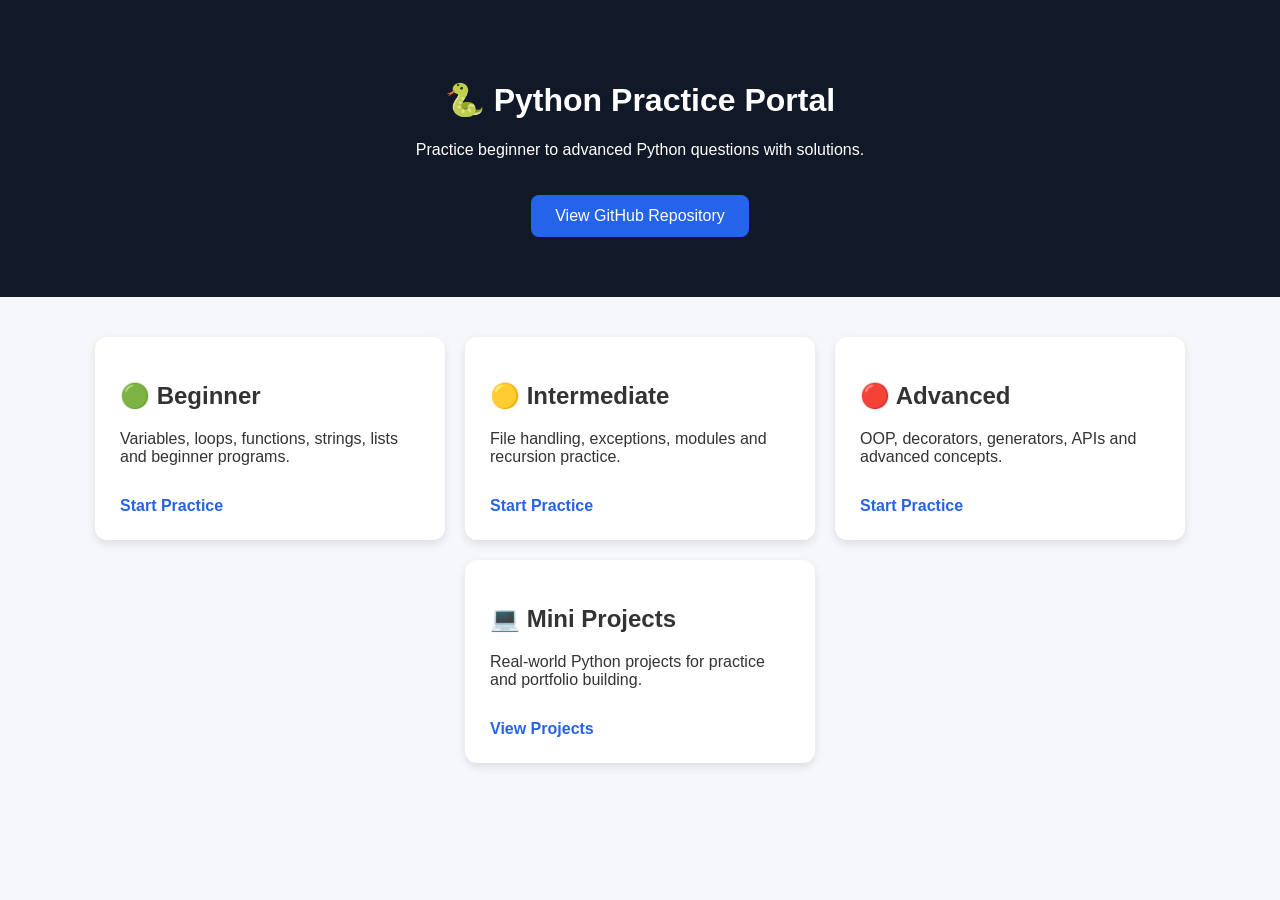
==== Python/index.html @ b47fff0f "Added Python practice portal page" ====
<!DOCTYPE html>
<html lang="en">

<head>

    <meta charset="UTF-8">
    <meta name="viewport" content="width=device-width, initial-scale=1.0">

    <title>Python Practice Questions</title>

    <link rel="stylesheet" href="../style.css">

</head>

<body>

    <header>

        <h1>🐍 Python Practice Portal</h1>

        <p>
            Practice beginner to advanced Python questions with solutions.
        </p>

        <a href="https://github.com/codecraftcomputeracademy/QuestionList">
            View GitHub Repository
        </a>

    </header>

    <section class="cards">

        <div class="card">

            <h2>🟢 Beginner</h2>

            <p>
                Variables, loops, functions, strings, lists and beginner programs.
            </p>

            <a href="./Beginner/python-beginner-questions.md">
                Start Practice
            </a>

        </div>

        <div class="card">

            <h2>🟡 Intermediate</h2>

            <p>
                File handling, exceptions, modules and recursion practice.
            </p>

            <a href="./Intermediate/">
                Start Practice
            </a>

        </div>

        <div class="card">

            <h2>🔴 Advanced</h2>

            <p>
                OOP, decorators, generators, APIs and advanced concepts.
            </p>

            <a href="./Advanced/">
                Start Practice
            </a>

        </div>

        <div class="card">

            <h2>💻 Mini Projects</h2>

            <p>
                Real-world Python projects for practice and portfolio building.
            </p>

            <a href="./Projects/">
                View Projects
            </a>

        </div>

    </section>

</body>

</html>
---- style.css ----
body {

    font-family: Arial, sans-serif;
    margin: 0;
    background: #f5f7fa;
    color: #333;

}

header {

    background: #111827;
    color: white;
    text-align: center;
    padding: 60px 20px;

}

header a {

    display: inline-block;
    margin-top: 20px;
    padding: 12px 24px;
    background: #2563eb;
    color: white;
    text-decoration: none;
    border-radius: 8px;

}

.cards {

    display: flex;
    gap: 20px;
    padding: 40px;
    flex-wrap: wrap;
    justify-content: center;

}

.card {

    background: white;
    padding: 25px;
    width: 300px;
    border-radius: 12px;
    box-shadow: 0 4px 10px rgba(0,0,0,0.1);

}

.card a {

    display: inline-block;
    margin-top: 15px;
    text-decoration: none;
    color: #2563eb;
    font-weight: bold;

}
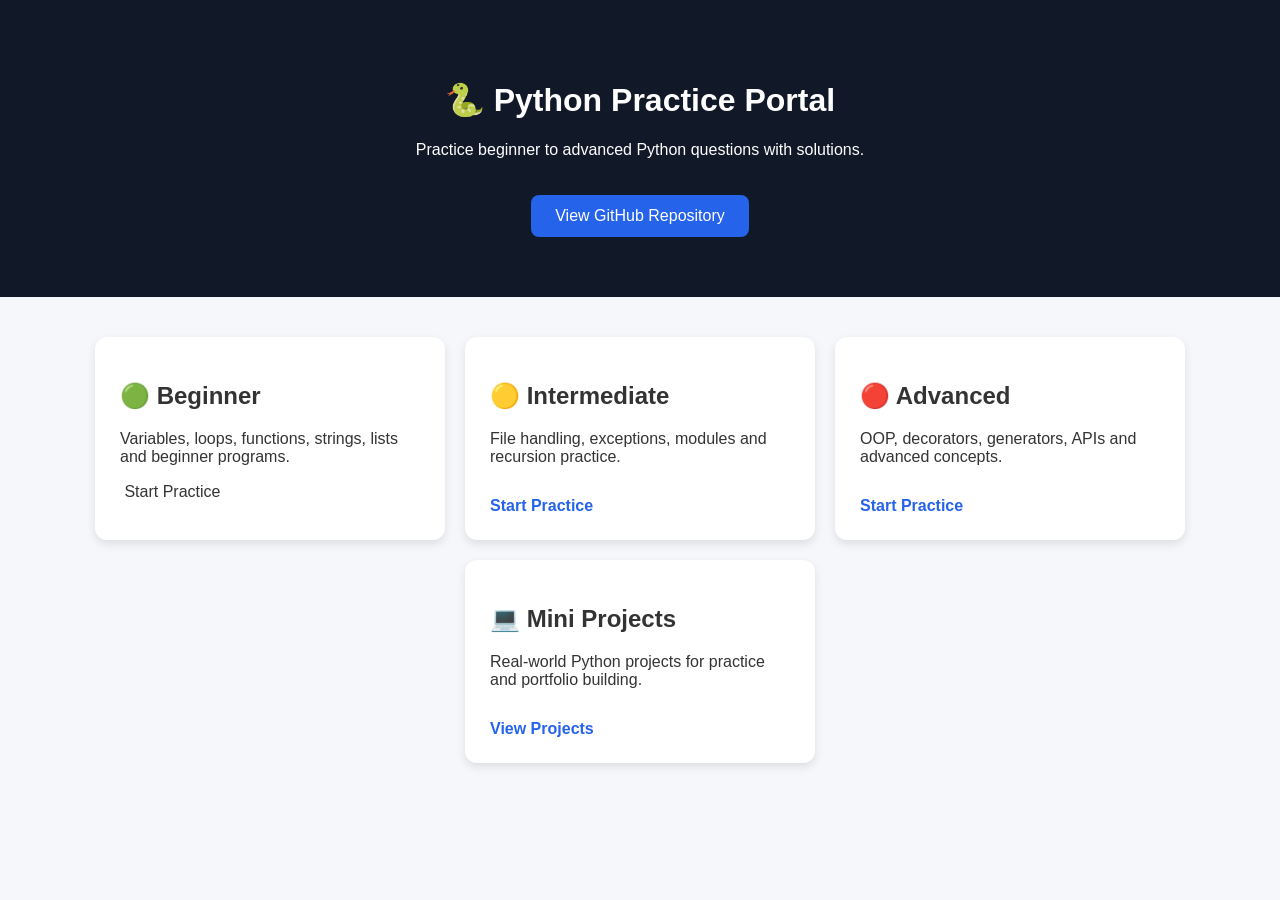
==== commit 7641578f: "Added Python beginner practice portal" ====
--- a/Python/index.html
+++ b/Python/index.html
@@ -38,7 +38,8 @@
                 Variables, loops, functions, strings, lists and beginner programs.
             </p>
 
-            <a href="./Beginner/python-beginner-questions.md">
+            <!-- <a href="./Beginner/python-beginner-questions.md"> -->
+            <a href="./Beginner/index.html"></a>
                 Start Practice
             </a>
 
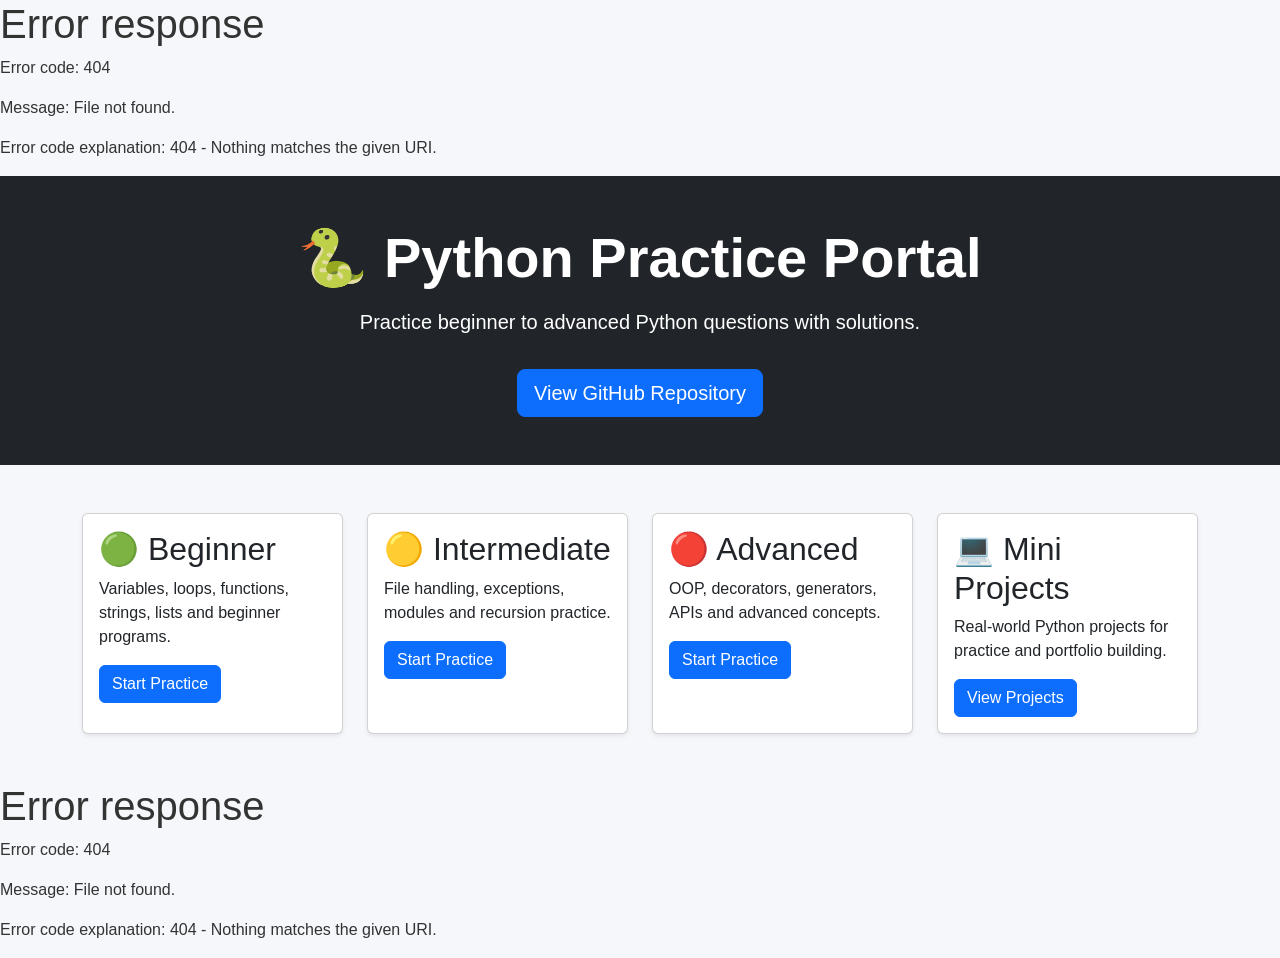
==== commit d6fc1584: "Added Python beginner practice portal" ====
--- a/Python/index.html
+++ b/Python/index.html
@@ -7,88 +7,206 @@
     <meta name="viewport" content="width=device-width, initial-scale=1.0">
 
     <title>Python Practice Questions</title>
-
+    <link    href="https://cdn.jsdelivr.net/npm/bootstrap@5.3.7/dist/css/bootstrap.min.css"  rel="stylesheet">
     <link rel="stylesheet" href="../style.css">
 
 </head>
 
 <body>
 
-    <header>
-
-        <h1>🐍 Python Practice Portal</h1>
-
-        <p>
-            Practice beginner to advanced Python questions with solutions.
-        </p>
-
-        <a href="https://github.com/codecraftcomputeracademy/QuestionList">
-            View GitHub Repository
-        </a>
+    <!-- Navbar -->
+
+    <div id="navbar"></div>
+
+
+    <!-- Hero Section -->
+
+    <header class="bg-dark text-white text-center py-5">
+
+        <div class="container">
+
+            <h1 class="display-4 fw-bold">
+                🐍 Python Practice Portal
+            </h1>
+
+            <p class="lead mt-3">
+
+                Practice beginner to advanced Python questions with solutions.
+
+            </p>
+
+            <a
+                href="https://github.com/codecraftcomputeracademy/QuestionList"
+                class="btn btn-primary btn-lg mt-3">
+
+                View GitHub Repository
+
+            </a>
+
+        </div>
 
     </header>
 
-    <section class="cards">
-
-        <div class="card">
-
-            <h2>🟢 Beginner</h2>
-
-            <p>
-                Variables, loops, functions, strings, lists and beginner programs.
-            </p>
-
-            <!-- <a href="./Beginner/python-beginner-questions.md"> -->
-            <a href="./Beginner/index.html"></a>
-                Start Practice
-            </a>
+
+    <!-- Main Content -->
+
+    <section class="container py-5">
+
+        <div class="row g-4">
+
+
+            <!-- Beginner Card -->
+
+            <div class="col-md-6 col-lg-3">
+
+                <div class="card shadow-sm h-100">
+
+                    <div class="card-body">
+
+                        <h2 class="card-title">
+                            🟢 Beginner
+                        </h2>
+
+                        <p class="card-text">
+
+                            Variables, loops, functions, strings, lists and beginner programs.
+
+                        </p>
+
+                        <a
+                            href="./Beginner/index.html"
+                            class="btn btn-primary">
+
+                            Start Practice
+
+                        </a>
+
+                    </div>
+
+                </div>
+
+            </div>
+
+
+            <!-- Intermediate Card -->
+
+            <div class="col-md-6 col-lg-3">
+
+                <div class="card shadow-sm h-100">
+
+                    <div class="card-body">
+
+                        <h2 class="card-title">
+                            🟡 Intermediate
+                        </h2>
+
+                        <p class="card-text">
+
+                            File handling, exceptions, modules and recursion practice.
+
+                        </p>
+
+                        <a
+                            href="./Intermediate/"
+                            class="btn btn-primary">
+
+                            Start Practice
+
+                        </a>
+
+                    </div>
+
+                </div>
+
+            </div>
+
+
+            <!-- Advanced Card -->
+
+            <div class="col-md-6 col-lg-3">
+
+                <div class="card shadow-sm h-100">
+
+                    <div class="card-body">
+
+                        <h2 class="card-title">
+                            🔴 Advanced
+                        </h2>
+
+                        <p class="card-text">
+
+                            OOP, decorators, generators, APIs and advanced concepts.
+
+                        </p>
+
+                        <a
+                            href="./Advanced/"
+                            class="btn btn-primary">
+
+                            Start Practice
+
+                        </a>
+
+                    </div>
+
+                </div>
+
+            </div>
+
+
+            <!-- Projects Card -->
+
+            <div class="col-md-6 col-lg-3">
+
+                <div class="card shadow-sm h-100">
+
+                    <div class="card-body">
+
+                        <h2 class="card-title">
+                            💻 Mini Projects
+                        </h2>
+
+                        <p class="card-text">
+
+                            Real-world Python projects for practice and portfolio building.
+
+                        </p>
+
+                        <a
+                            href="./Projects/"
+                            class="btn btn-primary">
+
+                            View Projects
+
+                        </a>
+
+                    </div>
+
+                </div>
+
+            </div>
 
         </div>
 
-        <div class="card">
-
-            <h2>🟡 Intermediate</h2>
-
-            <p>
-                File handling, exceptions, modules and recursion practice.
-            </p>
-
-            <a href="./Intermediate/">
-                Start Practice
-            </a>
-
-        </div>
-
-        <div class="card">
-
-            <h2>🔴 Advanced</h2>
-
-            <p>
-                OOP, decorators, generators, APIs and advanced concepts.
-            </p>
-
-            <a href="./Advanced/">
-                Start Practice
-            </a>
-
-        </div>
-
-        <div class="card">
-
-            <h2>💻 Mini Projects</h2>
-
-            <p>
-                Real-world Python projects for practice and portfolio building.
-            </p>
-
-            <a href="./Projects/">
-                View Projects
-            </a>
-
-        </div>
-
     </section>
 
+
+    <!-- Footer -->
+
+    <div id="footer"></div>
+
+
+    <!-- Bootstrap JS -->
+
+    <script
+        src="https://cdn.jsdelivr.net/npm/bootstrap@5.3.7/dist/js/bootstrap.bundle.min.js">
+    </script>
+
+
+    <!-- Global Script -->
+
+    <script src="../script.js"></script>
+
 </body>
 
 </html>
--- a/style.css
+++ b/style.css
@@ -28,32 +28,3 @@
 
 }
 
-.cards {
-
-    display: flex;
-    gap: 20px;
-    padding: 40px;
-    flex-wrap: wrap;
-    justify-content: center;
-
-}
-
-.card {
-
-    background: white;
-    padding: 25px;
-    width: 300px;
-    border-radius: 12px;
-    box-shadow: 0 4px 10px rgba(0,0,0,0.1);
-
-}
-
-.card a {
-
-    display: inline-block;
-    margin-top: 15px;
-    text-decoration: none;
-    color: #2563eb;
-    font-weight: bold;
-
-}
